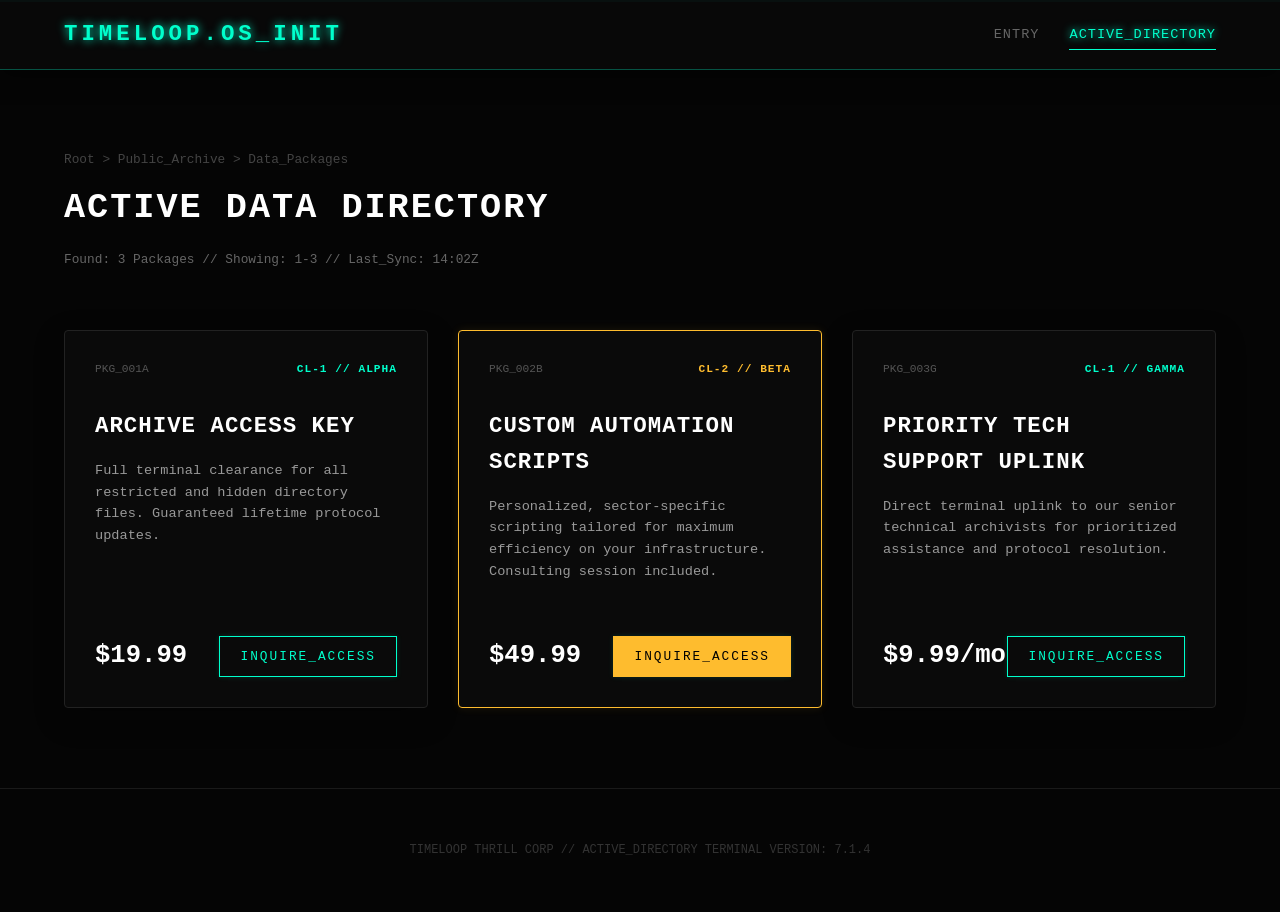
==== store.html @ 2df94c68 "Create store.html" ====
<!DOCTYPE html>
<html lang="en">
<head>
  <meta charset="UTF-8">
  <meta name="viewport" content="width=device-width, initial-scale=1.0">
  <title>TIMELOOP // ACTIVE_DIRECTORY</title>
  <link rel="stylesheet" href="style.css">
  <link rel="icon" type="image/png" href="favicon.png">
</head>
<body>

  <header class="sys-header">
    <div class="sys-logo">TIMELOOP.OS_INIT</div>
    <nav class="sys-nav">
      <a href="index.html" class="nav-link">Entry</a>
      <a href="store.html" class="nav-link active">Active_Directory</a>
    </nav>
  </header>

  <main class="os-container store-view">
    <header class="store-dir-header">
      <p class="dir-path">Root > Public_Archive > Data_Packages</p>
      <h1 class="dir-title">Active Data Directory</h1>
      <p class="dir-meta">Found: 3 Packages // Showing: 1-3 // Last_Sync: 14:02Z</p>
    </header>

    <div class="product-listing">
      <article class="data-package">
        <div class="pkg-header">
          <span class="pkg-id">PKG_001A</span>
          <span class="pkg-clearance green"> CL-1 // ALPHA</span>
        </div>
        <div class="pkg-body">
          <h2 class="pkg-title">Archive Access Key</h2>
          <p class="pkg-desc">Full terminal clearance for all restricted and hidden directory files. Guaranteed lifetime protocol updates.</p>
        </div>
        <div class="pkg-footer">
          <span class="pkg-price">$19.99</span>
          <button class="sys-btn pkg-action">Inquire_Access</button>
        </div>
      </article>

      <article class="data-package premium">
        <div class="pkg-header">
          <span class="pkg-id">PKG_002B</span>
          <span class="pkg-clearance orange"> CL-2 // BETA</span>
        </div>
        <div class="pkg-body">
          <h2 class="pkg-title">Custom Automation Scripts</h2>
          <p class="pkg-desc">Personalized, sector-specific scripting tailored for maximum efficiency on your infrastructure. Consulting session included.</p>
        </div>
        <div class="pkg-footer">
          <span class="pkg-price">$49.99</span>
          <button class="sys-btn pkg-action solid">Inquire_Access</button>
        </div>
      </article>

      <article class="data-package">
        <div class="pkg-header">
          <span class="pkg-id">PKG_003G</span>
          <span class="pkg-clearance green"> CL-1 // GAMMA</span>
        </div>
        <div class="pkg-body">
          <h2 class="pkg-title">Priority Tech Support Uplink</h2>
          <p class="pkg-desc">Direct terminal uplink to our senior technical archivists for prioritized assistance and protocol resolution.</p>
        </div>
        <div class="pkg-footer">
          <span class="pkg-price">$9.99/mo</span>
          <button class="sys-btn pkg-action">Inquire_Access</button>
        </div>
      </article>
    </div>
  </main>

  <footer class="sys-footer">
    <p>TIMELOOP THRILL CORP // ACTIVE_DIRECTORY TERMINAL VERSION: 7.1.4</p>
  </footer>

  <style>
    .os-container.store-view { margin-top: 70px; padding: 80px 5%; display: block; }
    
    .store-dir-header { margin-bottom: 60px; text-align: left; }
    .dir-path { color: #444; font-size: 0.8rem; margin: 0; }
    .dir-title { font-size: 2.2rem; color: #fff; margin: 10px 0; text-transform: uppercase; letter-spacing: 2px; }
    .dir-meta { color: #666; font-size: 0.8rem; }

    /* The Advanced Product Grid */
    .product-listing {
      display: grid;
      grid-template-columns: repeat(auto-fit, minmax(320px, 1fr));
      gap: 30px;
    }

    .data-package {
      background: var(--bg-panel);
      border: 1px solid #222;
      border-radius: 4px;
      padding: 30px;
      display: flex; flex-direction: column;
      transition: var(--transition);
      box-shadow: 0 10px 30px rgba(0,0,0,0.3);
      position: relative;
    }

    .data-package:hover {
      border-color: var(--neon-cyan);
      box-shadow: 0 0 20px var(--cyan-glow), 0 20px 50px rgba(0,0,0,0.5);
      transform: translateY(-5px);
    }

    .data-package.premium {
      border-color: #febc2e;
      box-shadow: 0 0 10px rgba(254, 188, 46, 0.1);
    }

    .pkg-header { display: flex; justify-content: space-between; font-size: 0.7rem; color: #555; }
    .pkg-clearance { font-weight: bold; text-transform: uppercase; letter-spacing: 1px; }
    .pkg-clearance.green { color: var(--neon-cyan); }
    .pkg-clearance.orange { color: #febc2e; }

    .pkg-body { margin-top: 30px; flex-grow: 1; }
    .pkg-title { color: #fff; text-transform: uppercase; font-size: 1.4rem; letter-spacing: 1px; margin: 0 0 15px 0; }
    .pkg-desc { color: #999; font-size: 0.85rem; }

    .pkg-footer { margin-top: 40px; display: flex; align-items: center; justify-content: space-between; }
    .pkg-price { font-size: 1.6rem; color: #fff; font-weight: bold; }
    .pkg-action { font-size: 0.8rem; padding: 12px 20px; }
    .pkg-action.solid { background: #febc2e; color: #000; border-color: #febc2e; }
    .pkg-action.solid:hover { background: #fff; color: #000; border-color: #fff; box-shadow: 0 0 15px #fff; }
  </style>

</body>
</html>
---- style.css ----
/* =========================================
   TIMELOOP THRILL OS - GLOBAL DESIGN SYSTEM
   ========================================= */

:root {
  /* System Colors */
  --neon-cyan: #00ffcc;
  --cyan-dim: rgba(0, 255, 204, 0.3);
  --cyan-glow: rgba(0, 255, 204, 0.15);
  
  /* Interface Colors */
  --bg-dark: #050505;
  --bg-panel: #0a0a0a;
  --bg-hex: url('[data-uri]');

  /* Typography */
  --font-stack: 'SF Mono', 'Fira Code', 'Courier New', monospace;
  --text-main: #e0e0e0;
  --text-muted: #666;

  /* UI Animation */
  --ease: cubic-bezier(0.23, 1, 0.32, 1);
  --transition: all 0.4s var(--ease);
}

/* Base Terminal Overrides */
*, *::before, *::after { box-sizing: border-box; }
html { scroll-behavior: smooth; font-size: 16px; }

body {
  background-color: var(--bg-dark);
  background-image: var(--bg-hex);
  color: var(--text-main);
  font-family: var(--font-stack);
  margin: 0;
  padding: 0;
  line-height: 1.6;
  overflow-x: hidden;
  -webkit-font-smoothing: antialiased;
}

/* Global Animations */
@keyframes flicker {
  0% { opacity: 0.95; }
  50% { opacity: 1; }
  100% { opacity: 0.98; }
}

@keyframes scanline {
  0% { transform: translateY(0); }
  100% { transform: translateY(100vh); }
}

/* Main Terminal Scanline Overlay */
body::after {
  content: "";
  position: fixed;
  top: 0; left: 0; width: 100%; height: 2px;
  background: rgba(0, 255, 204, 0.03);
  animation: scanline 8s linear infinite;
  pointer-events: none;
  z-index: 1000;
}

/* System Header (Global Nav) */
.sys-header {
  position: fixed;
  top: 0; width: 100%; height: 70px;
  background: rgba(10, 10, 10, 0.85);
  backdrop-filter: blur(10px); /* Glassmorphism */
  border-bottom: 1px solid var(--cyan-dim);
  display: flex; align-items: center; justify-content: space-between;
  padding: 0 5%;
  z-index: 100;
  box-shadow: 0 5px 20px rgba(0,0,0,0.5);
}

.sys-logo {
  font-size: 1.4rem;
  font-weight: bold;
  letter-spacing: 4px;
  color: var(--neon-cyan);
  text-shadow: 0 0 10px var(--neon-cyan);
  text-transform: uppercase;
}

.sys-nav {
  display: flex; gap: 30px;
}

.nav-link {
  text-decoration: none;
  color: var(--text-muted);
  font-size: 0.85rem;
  text-transform: uppercase;
  transition: var(--transition);
  position: relative;
  letter-spacing: 1px;
}

.nav-link:hover, .nav-link.active {
  color: var(--neon-cyan);
  text-shadow: 0 0 8px var(--neon-cyan);
}

.nav-link.active::after {
  content: ""; position: absolute;
  bottom: -5px; left: 0; width: 100%; height: 1px;
  background: var(--neon-cyan);
}

/* UI Elements & Controls */
.sys-btn {
  background: transparent;
  border: 1px solid var(--neon-cyan);
  color: var(--neon-cyan);
  padding: 12px 24px;
  font-family: var(--font-stack);
  text-transform: uppercase;
  font-size: 0.8rem;
  letter-spacing: 2px;
  cursor: pointer;
  transition: var(--transition);
  box-shadow: 0 0 5px var(--cyan-glow);
}

.sys-btn:hover {
  background: var(--neon-cyan);
  color: #000;
  box-shadow: 0 0 20px var(--neon-cyan);
}

/* Footer (System Status) */
.sys-footer {
  width: 100%;
  padding: 40px 5%;
  text-align: center;
  border-top: 1px solid #1a1a1a;
  color: #333;
  font-size: 0.75rem;
  margin-top: auto;
}
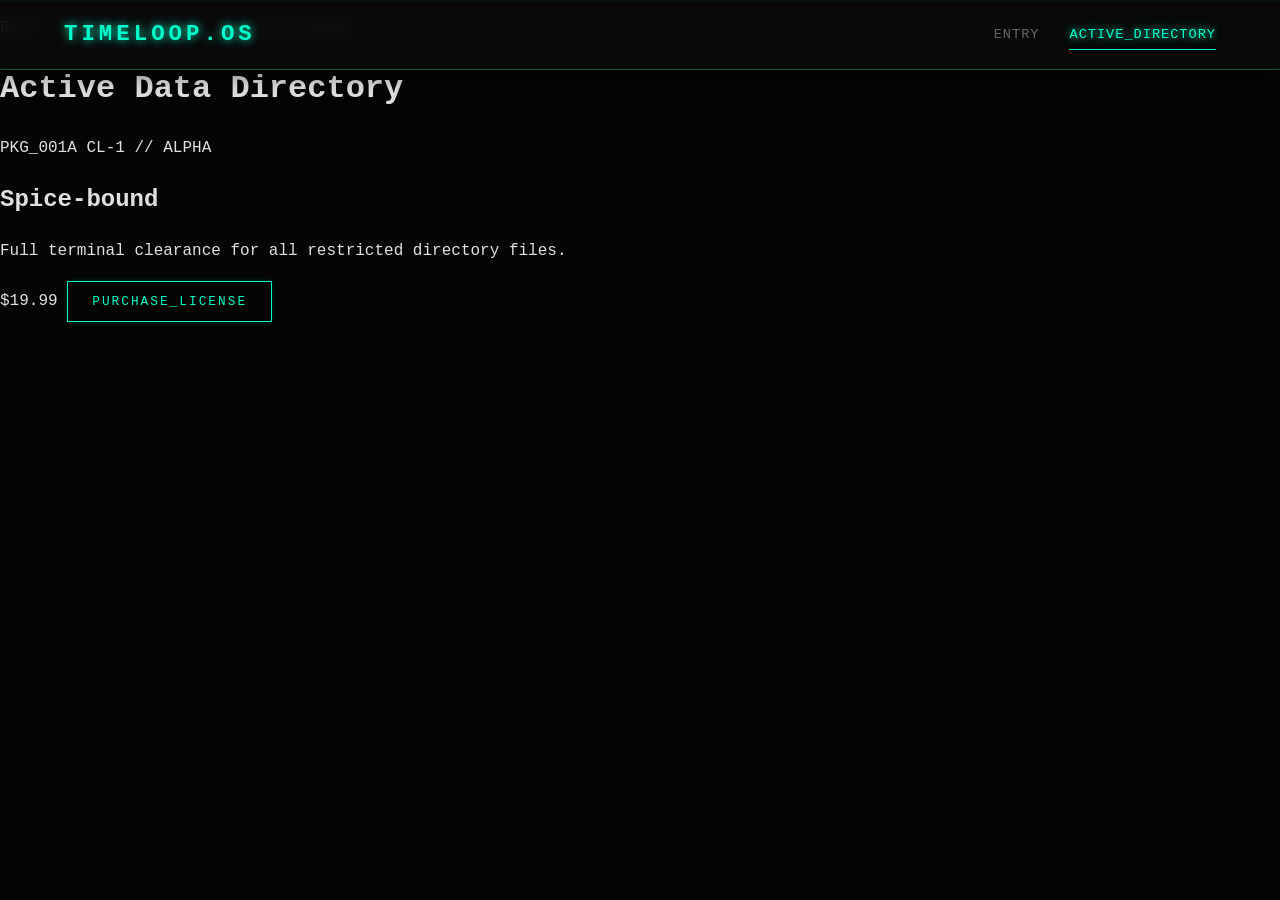
==== commit 5491a24d: "Update store.html" ====
--- a/store.html
+++ b/store.html
@@ -1,133 +1,45 @@
 <!DOCTYPE html>
 <html lang="en">
 <head>
-  <meta charset="UTF-8">
-  <meta name="viewport" content="width=device-width, initial-scale=1.0">
-  <title>TIMELOOP // ACTIVE_DIRECTORY</title>
-  <link rel="stylesheet" href="style.css">
-  <link rel="icon" type="image/png" href="favicon.png">
+    <meta charset="UTF-8">
+    <meta name="viewport" content="width=device-width, initial-scale=1.0">
+    <title>TIMELOOP // ACTIVE_DIRECTORY</title>
+    <link rel="stylesheet" href="style.css">
+    <link rel="icon" type="image/png" href="favicon.png">
 </head>
 <body>
 
-  <header class="sys-header">
-    <div class="sys-logo">TIMELOOP.OS_INIT</div>
-    <nav class="sys-nav">
-      <a href="index.html" class="nav-link">Entry</a>
-      <a href="store.html" class="nav-link active">Active_Directory</a>
-    </nav>
-  </header>
-
-  <main class="os-container store-view">
-    <header class="store-dir-header">
-      <p class="dir-path">Root > Public_Archive > Data_Packages</p>
-      <h1 class="dir-title">Active Data Directory</h1>
-      <p class="dir-meta">Found: 3 Packages // Showing: 1-3 // Last_Sync: 14:02Z</p>
+    <header class="sys-header">
+        <div class="sys-logo">TIMELOOP.OS</div>
+        <nav class="sys-nav">
+            <a href="index.html" class="nav-link">Entry</a>
+            <a href="store.html" class="nav-link active">Active_Directory</a>
+        </nav>
     </header>
 
-    <div class="product-listing">
-      <article class="data-package">
-        <div class="pkg-header">
-          <span class="pkg-id">PKG_001A</span>
-          <span class="pkg-clearance green"> CL-1 // ALPHA</span>
+    <main class="os-container store-view">
+        <header class="store-dir-header">
+            <p class="dir-path">Root > Public_Archive > Data_Packages</p>
+            <h1 class="dir-title">Active Data Directory</h1>
+        </header>
+
+        <div class="product-listing">
+            <article class="data-package">
+                <div class="pkg-header">
+                    <span class="pkg-id">PKG_001A</span>
+                    <span class="pkg-clearance green">CL-1 // ALPHA</span>
+                </div>
+                <div class="pkg-body">
+                    <h2 class="pkg-title">Spice-bound</h2>
+                    <p class="pkg-desc">Full terminal clearance for all restricted directory files.</p>
+                </div>
+                <div class="pkg-footer">
+                    <span class="pkg-price">$19.99</span>
+                    <button class="sys-btn">Purchase_License</button>
+                </div>
+            </article>
         </div>
-        <div class="pkg-body">
-          <h2 class="pkg-title">Archive Access Key</h2>
-          <p class="pkg-desc">Full terminal clearance for all restricted and hidden directory files. Guaranteed lifetime protocol updates.</p>
-        </div>
-        <div class="pkg-footer">
-          <span class="pkg-price">$19.99</span>
-          <button class="sys-btn pkg-action">Inquire_Access</button>
-        </div>
-      </article>
-
-      <article class="data-package premium">
-        <div class="pkg-header">
-          <span class="pkg-id">PKG_002B</span>
-          <span class="pkg-clearance orange"> CL-2 // BETA</span>
-        </div>
-        <div class="pkg-body">
-          <h2 class="pkg-title">Custom Automation Scripts</h2>
-          <p class="pkg-desc">Personalized, sector-specific scripting tailored for maximum efficiency on your infrastructure. Consulting session included.</p>
-        </div>
-        <div class="pkg-footer">
-          <span class="pkg-price">$49.99</span>
-          <button class="sys-btn pkg-action solid">Inquire_Access</button>
-        </div>
-      </article>
-
-      <article class="data-package">
-        <div class="pkg-header">
-          <span class="pkg-id">PKG_003G</span>
-          <span class="pkg-clearance green"> CL-1 // GAMMA</span>
-        </div>
-        <div class="pkg-body">
-          <h2 class="pkg-title">Priority Tech Support Uplink</h2>
-          <p class="pkg-desc">Direct terminal uplink to our senior technical archivists for prioritized assistance and protocol resolution.</p>
-        </div>
-        <div class="pkg-footer">
-          <span class="pkg-price">$9.99/mo</span>
-          <button class="sys-btn pkg-action">Inquire_Access</button>
-        </div>
-      </article>
-    </div>
-  </main>
-
-  <footer class="sys-footer">
-    <p>TIMELOOP THRILL CORP // ACTIVE_DIRECTORY TERMINAL VERSION: 7.1.4</p>
-  </footer>
-
-  <style>
-    .os-container.store-view { margin-top: 70px; padding: 80px 5%; display: block; }
-    
-    .store-dir-header { margin-bottom: 60px; text-align: left; }
-    .dir-path { color: #444; font-size: 0.8rem; margin: 0; }
-    .dir-title { font-size: 2.2rem; color: #fff; margin: 10px 0; text-transform: uppercase; letter-spacing: 2px; }
-    .dir-meta { color: #666; font-size: 0.8rem; }
-
-    /* The Advanced Product Grid */
-    .product-listing {
-      display: grid;
-      grid-template-columns: repeat(auto-fit, minmax(320px, 1fr));
-      gap: 30px;
-    }
-
-    .data-package {
-      background: var(--bg-panel);
-      border: 1px solid #222;
-      border-radius: 4px;
-      padding: 30px;
-      display: flex; flex-direction: column;
-      transition: var(--transition);
-      box-shadow: 0 10px 30px rgba(0,0,0,0.3);
-      position: relative;
-    }
-
-    .data-package:hover {
-      border-color: var(--neon-cyan);
-      box-shadow: 0 0 20px var(--cyan-glow), 0 20px 50px rgba(0,0,0,0.5);
-      transform: translateY(-5px);
-    }
-
-    .data-package.premium {
-      border-color: #febc2e;
-      box-shadow: 0 0 10px rgba(254, 188, 46, 0.1);
-    }
-
-    .pkg-header { display: flex; justify-content: space-between; font-size: 0.7rem; color: #555; }
-    .pkg-clearance { font-weight: bold; text-transform: uppercase; letter-spacing: 1px; }
-    .pkg-clearance.green { color: var(--neon-cyan); }
-    .pkg-clearance.orange { color: #febc2e; }
-
-    .pkg-body { margin-top: 30px; flex-grow: 1; }
-    .pkg-title { color: #fff; text-transform: uppercase; font-size: 1.4rem; letter-spacing: 1px; margin: 0 0 15px 0; }
-    .pkg-desc { color: #999; font-size: 0.85rem; }
-
-    .pkg-footer { margin-top: 40px; display: flex; align-items: center; justify-content: space-between; }
-    .pkg-price { font-size: 1.6rem; color: #fff; font-weight: bold; }
-    .pkg-action { font-size: 0.8rem; padding: 12px 20px; }
-    .pkg-action.solid { background: #febc2e; color: #000; border-color: #febc2e; }
-    .pkg-action.solid:hover { background: #fff; color: #000; border-color: #fff; box-shadow: 0 0 15px #fff; }
-  </style>
+    </main>
 
 </body>
 </html>
